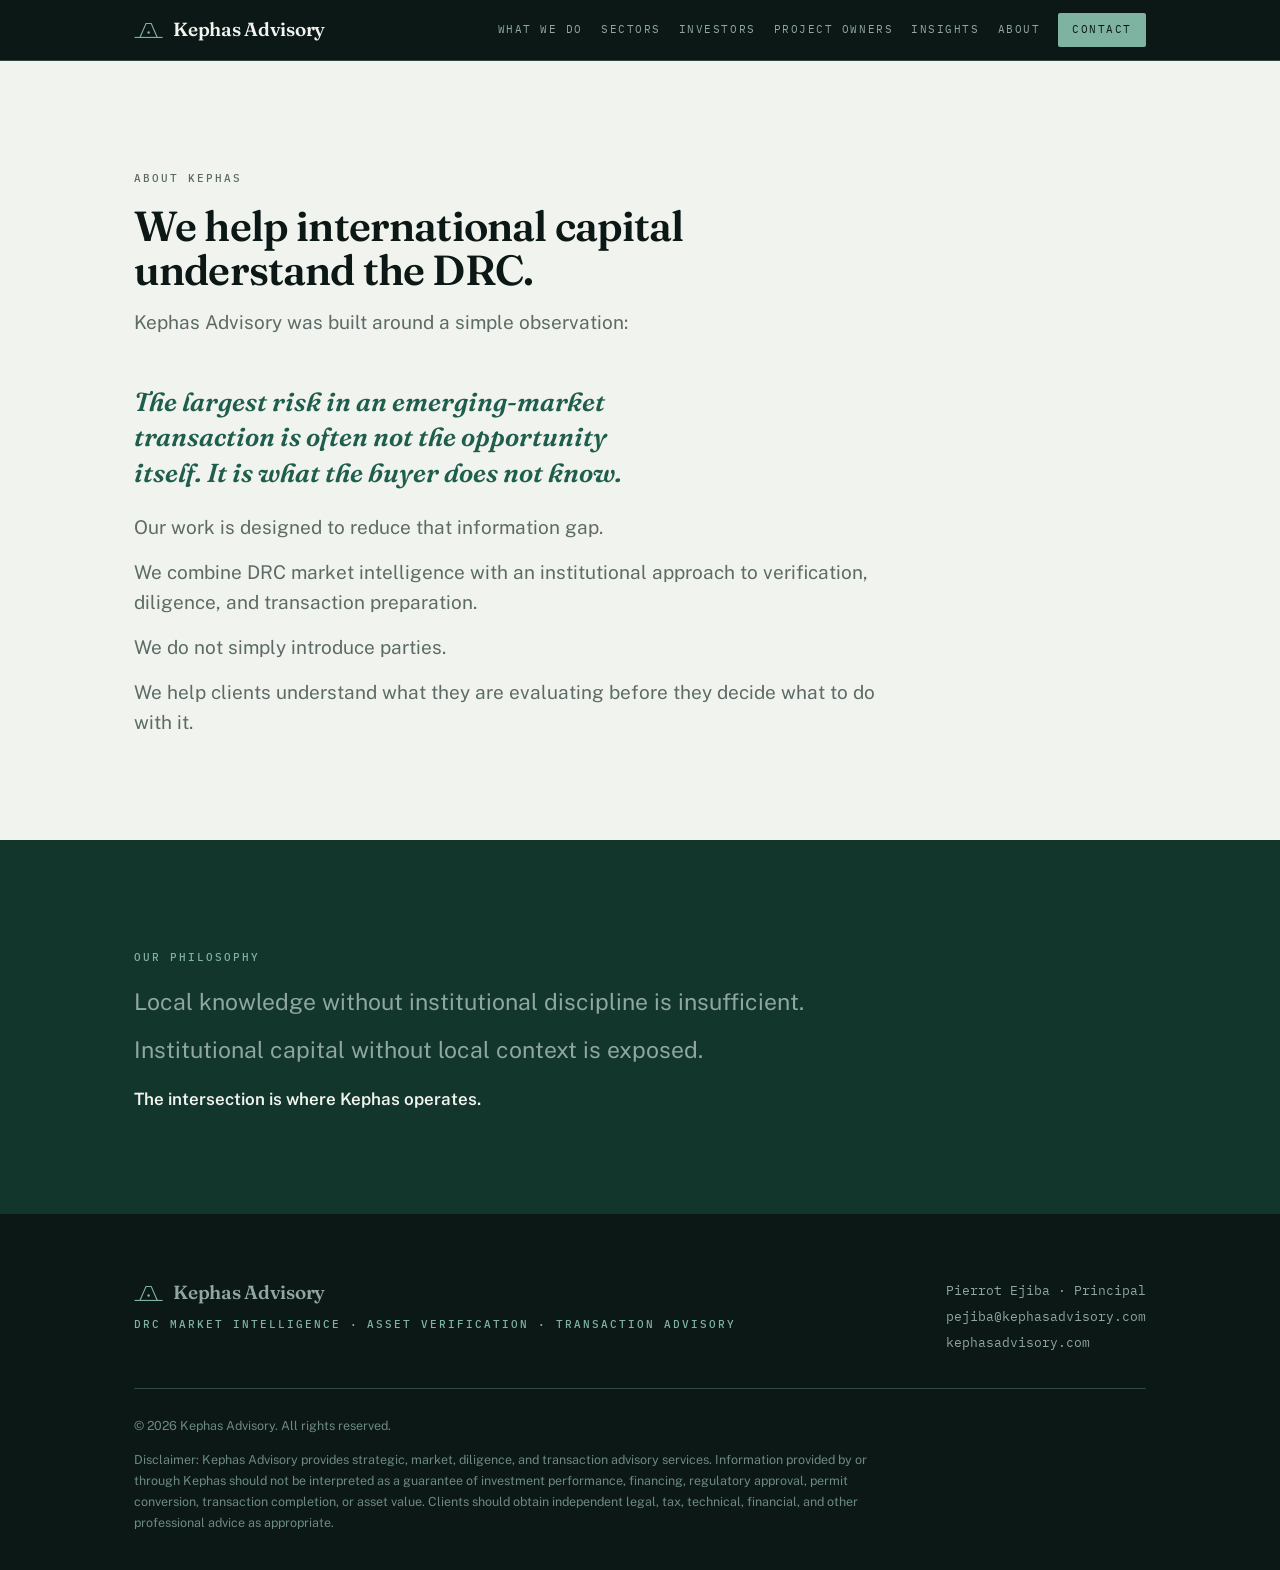
==== about.html @ 8a612b91 "Add About page (Interval 6 of 7) about.html: the firm's founding observation, approach, and "Our Phi" ====
<!DOCTYPE html>
<html lang="en">
<head>
<meta charset="utf-8">
<meta name="viewport" content="width=device-width, initial-scale=1">
<link rel="icon" href="data:image/svg+xml,%3Csvg xmlns='http://www.w3.org/2000/svg' viewBox='-8 -8 178 96'%3E%3Crect x='-8' y='-8' width='178' height='96' fill='%230B1815'/%3E%3Cpath d='M 31 80 L 66 0 L 96 0 L 131 80' fill='none' stroke='%237FB3A1' stroke-width='8'/%3E%3Cline x1='0' y1='80' x2='162' y2='80' stroke='%237FB3A1' stroke-width='8'/%3E%3Ccircle cx='81' cy='52' r='9' fill='%237FB3A1'/%3E%3C/svg%3E">
<title>About — Kephas Advisory</title>
<meta name="description" content="Kephas Advisory combines DRC market intelligence with an institutional approach to verification, diligence, and transaction preparation.">
<link rel="preconnect" href="https://fonts.googleapis.com">
<link rel="preconnect" href="https://fonts.gstatic.com" crossorigin>
<link href="https://fonts.googleapis.com/css2?family=Fraunces:opsz,wght@9..144,400;9..144,600;9..144,700&family=Public+Sans:wght@400;500;600&family=IBM+Plex+Mono:wght@400;500;600&display=swap" rel="stylesheet">
<link rel="stylesheet" href="style.css">
</head>
<body>

<a class="skip" href="#about">Skip to content</a>

<header class="nav">
  <div class="wrap nav-in">
    <a class="mark" href="index.html"><svg class="glyph" viewBox="-3.2 -3.2 168.4 86.4" aria-hidden="true"><path d="M 31 80 L 66 0 L 96 0 L 131 80" fill="none" stroke="currentColor" stroke-width="6.4" stroke-linejoin="miter"/><line x1="0" y1="80" x2="162" y2="80" stroke="currentColor" stroke-width="6.4"/><circle cx="81" cy="52" r="7.2" fill="currentColor"/></svg><b>Kephas Advisory</b></a>
    <nav class="nav-links" aria-label="Primary">
      <a href="index.html#work">What We Do</a>
      <a href="sectors.html">Sectors</a>
      <a href="investors.html">Investors</a>
      <a href="project-owners.html">Project Owners</a>
      <a href="insights.html">Insights</a>
      <a href="about.html">About</a>
      <a class="cta-sm" href="contact.html">Contact</a>
      <details class="nav-menu">
        <summary aria-label="Open navigation menu"><svg viewBox="0 0 24 24" fill="none" stroke="currentColor" stroke-width="2" stroke-linecap="round" aria-hidden="true"><line x1="3" y1="7" x2="21" y2="7"/><line x1="3" y1="12" x2="21" y2="12"/><line x1="3" y1="17" x2="21" y2="17"/></svg></summary>
        <div class="nav-panel">
          <a href="index.html">Home</a>
          <a href="index.html#work">What We Do</a>
          <a href="sectors.html">Sectors</a>
          <a href="investors.html">Investors</a>
          <a href="project-owners.html">Project Owners</a>
          <a href="insights.html">Insights</a>
          <a href="about.html">About</a>
          <a href="contact.html">Contact</a>
        </div>
      </details>
    </nav>
  </div>
</header>

<!-- ABOUT KEPHAS -->
<section id="about">
  <div class="wrap">
    <div class="sec-head">
      <span class="eyebrow">About Kephas</span>
      <h2>We help international capital understand the DRC.</h2>
      <p class="lede">Kephas Advisory was built around a simple observation:</p>
    </div>
    <p class="pull-quote">The largest risk in an emerging-market transaction is often not the opportunity itself. It is what the buyer does not know.</p>
    <p class="lede" style="max-width:62ch;margin-top:22px">Our work is designed to reduce that information gap.</p>
    <p class="lede" style="max-width:62ch;margin-top:16px">We combine DRC market intelligence with an institutional approach to verification, diligence, and transaction preparation.</p>
    <p class="lede" style="max-width:62ch;margin-top:16px">We do not simply introduce parties.</p>
    <p class="lede" style="max-width:62ch;margin-top:16px">We help clients understand what they are evaluating before they decide what to do with it.</p>
  </div>
</section>

<!-- OUR PHILOSOPHY -->
<section class="cta-band">
  <div class="wrap">
    <span class="eyebrow eyebrow-l">Our Philosophy</span>
    <p class="lede lede-l" style="margin-top:16px;font-size:clamp(19px,2vw,23px)">Local knowledge without institutional discipline is insufficient.</p>
    <p class="lede lede-l" style="margin-top:12px;font-size:clamp(19px,2vw,23px)">Institutional capital without local context is exposed.</p>
    <p class="lede lede-l" style="margin-top:18px;font-weight:600;color:var(--paper)">The intersection is where Kephas operates.</p>
  </div>
</section>

<footer>
  <div class="wrap">
    <div class="foot-grid">
      <div>
        <a class="mark" href="index.html"><svg class="glyph" viewBox="-3.2 -3.2 168.4 86.4" aria-hidden="true"><path d="M 31 80 L 66 0 L 96 0 L 131 80" fill="none" stroke="currentColor" stroke-width="6.4" stroke-linejoin="miter"/><line x1="0" y1="80" x2="162" y2="80" stroke="currentColor" stroke-width="6.4"/><circle cx="81" cy="52" r="7.2" fill="currentColor"/></svg><b>Kephas Advisory</b></a>
        <p class="eyebrow eyebrow-l" style="margin-top:8px">DRC Market Intelligence &middot; Asset Verification &middot; Transaction Advisory</p>
      </div>
      <div class="foot-contact">
        Pierrot Ejiba · Principal<br>
        <a href="mailto:pejiba@kephasadvisory.com">pejiba@kephasadvisory.com</a><br>
        kephasadvisory.com
      </div>
    </div>
    <div class="legal">
      <p>© <span id="yr">2026</span> Kephas Advisory. All rights reserved.</p>
      <p>Disclaimer: Kephas Advisory provides strategic, market, diligence, and transaction advisory services. Information provided by or through Kephas should not be interpreted as a guarantee of investment performance, financing, regulatory approval, permit conversion, transaction completion, or asset value. Clients should obtain independent legal, tax, technical, financial, and other professional advice as appropriate.</p>
    </div>
  </div>
</footer>

<script>document.getElementById('yr').textContent=new Date().getFullYear();</script>
</body>
</html>
---- style.css ----
:root{
  --ink:#0B1815;
  --malachite:#1F5D4C;
  --malachite-deep:#12352C;
  --azurite:#1B3A6B;
  --patina:#7FB3A1;
  --paper:#F1F3EF;
  --paper-2:#E4E8E2;
  --rule:#C6CEC6;
  --rule-dark:#2E4A42;
  --flag:#A8452F;
  --muted:#5C6B65;
  --muted-dark:#8FA79E;

  --display:"Fraunces",Georgia,serif;
  --body:"Public Sans",system-ui,-apple-system,sans-serif;
  --mono:"IBM Plex Mono",ui-monospace,monospace;

  --pad:clamp(20px,5vw,72px);
}

*{box-sizing:border-box;margin:0;padding:0}
html{scroll-behavior:smooth}
body{
  background:var(--paper);
  color:var(--ink);
  font-family:var(--body);
  font-size:17px;
  line-height:1.55;
  -webkit-font-smoothing:antialiased;
}
a{color:inherit}

.wrap{max-width:1140px;margin:0 auto;padding-left:var(--pad);padding-right:var(--pad)}

.eyebrow{
  font-family:var(--mono);
  font-size:11px;
  letter-spacing:.18em;
  text-transform:uppercase;
  font-weight:500;
  color:var(--muted);
}
.eyebrow-l{color:var(--patina)}

h1,h2,h3{font-family:var(--display);font-variation-settings:"SOFT" 0,"WONK" 0;font-weight:600;letter-spacing:-.02em;line-height:1.05}
h1{font-size:clamp(38px,6.2vw,72px)}
h2{font-size:clamp(28px,3.8vw,42px)}
h3{font-size:clamp(19px,2vw,23px);line-height:1.25}

.lede{font-size:clamp(17px,1.5vw,19px);line-height:1.55;color:var(--muted)}
.lede-l{color:var(--muted-dark)}

/* campaign line — secondary line under the hero headline */
.campaign-line{
  font-family:var(--display);
  font-style:italic;
  font-weight:600;
  font-size:clamp(16px,1.6vw,19px);
  color:var(--patina);
  margin:2px 0 18px;
}

/* pull-quote — an emphasized standalone line on a light background */
.pull-quote{
  font-family:var(--display);
  font-style:italic;
  font-weight:600;
  font-size:clamp(20px,2.2vw,26px);
  line-height:1.35;
  color:var(--malachite);
  max-width:32ch;
}

/* fine print — inline compliance notes under a list or section */
.fine-print{font-size:13px;line-height:1.6;color:var(--muted);margin-top:14px}
.fine-print-l{color:var(--muted-dark)}

/* tag — small labeled pill for a region or keyword */
.tag{
  display:inline-block;font-family:var(--mono);font-size:11px;letter-spacing:.12em;
  text-transform:uppercase;color:var(--malachite);border:1px solid var(--malachite);
  border-radius:2px;padding:6px 12px;margin:0 8px 8px 0;
}

/* dotlist — unordered list, non-sequential items */
.dotlist{list-style:none}
.dotlist li{
  position:relative;padding-left:22px;margin-bottom:12px;
  font-size:16px;line-height:1.55;color:var(--muted);
}
.dotlist li::before{
  content:"";position:absolute;left:0;top:.6em;
  width:6px;height:6px;background:var(--malachite);
}
.dotlist-l li{color:var(--muted-dark)}
.dotlist-l li::before{background:var(--patina)}

/* ---------- skip link ---------- */
.skip{
  position:absolute;left:-9999px;top:0;z-index:100;
  background:var(--patina);color:var(--ink);font-family:var(--mono);font-size:12px;
  padding:10px 16px;border-radius:0 0 3px 0;text-decoration:none;
}
.skip:focus{left:0}

/* ---------- nav ---------- */
header.nav{
  position:sticky;top:0;z-index:60;
  background:var(--ink);
  border-bottom:1px solid var(--rule-dark);
}
.nav-in{display:flex;align-items:center;justify-content:space-between;height:60px}
.mark{display:flex;align-items:baseline;gap:9px;color:var(--paper);text-decoration:none}
.glyph{height:15px;width:auto;color:var(--patina);align-self:center;margin-right:1px;overflow:visible}
.mark b{font-family:var(--display);font-weight:600;font-size:19px;letter-spacing:-.015em;white-space:nowrap}
.nav-links{display:flex;gap:18px;align-items:center}
.nav-links > a{
  font-family:var(--mono);font-size:11px;letter-spacing:.14em;text-transform:uppercase;
  color:var(--muted-dark);text-decoration:none;padding:6px 0;border-bottom:1px solid transparent;
}
.nav-links > a:hover{color:var(--paper);border-bottom-color:var(--patina)}
.nav-links a.cta-sm{color:var(--ink);background:var(--patina);border:0;padding:8px 14px;border-radius:2px}
.nav-links a.cta-sm:hover{background:var(--paper)}

/* mobile menu — native <details>, no JavaScript */
.nav-menu{position:relative;display:none}
.nav-menu > summary{
  list-style:none;cursor:pointer;
  display:flex;align-items:center;justify-content:center;
  width:40px;height:34px;border:1px solid var(--rule-dark);border-radius:2px;color:var(--paper);
}
.nav-menu > summary::-webkit-details-marker{display:none}
.nav-menu > summary:hover{border-color:var(--patina);color:var(--patina)}
.nav-menu > summary svg{width:18px;height:18px;display:block}
.nav-menu[open] > summary{border-color:var(--patina);color:var(--patina)}
.nav-panel{
  position:absolute;right:0;top:calc(100% + 12px);
  min-width:220px;display:flex;flex-direction:column;padding:6px;
  background:var(--ink);border:1px solid var(--rule-dark);border-radius:3px;
  box-shadow:0 14px 34px rgba(0,0,0,.45);
}
.nav-panel a{
  font-family:var(--mono);font-size:12px;letter-spacing:.12em;text-transform:uppercase;
  color:var(--muted-dark);text-decoration:none;padding:12px 12px;border-radius:2px;
}
.nav-panel a:hover{color:var(--paper);background:rgba(127,179,161,.10)}
@media(max-width:1180px){
  .nav-links > a:not(.cta-sm){display:none}
  .nav-menu{display:block}
}

/* ---------- hero ---------- */
.hero{
  background:
    radial-gradient(120% 90% at 82% 8%, rgba(27,58,107,.55) 0%, rgba(11,24,21,0) 62%),
    linear-gradient(178deg, var(--malachite-deep) 0%, var(--ink) 68%);
  color:var(--paper);
  padding:clamp(64px,10vw,120px) 0 clamp(64px,9vw,110px);
  border-bottom:1px solid var(--rule-dark);
}
.hero-grid{display:grid;grid-template-columns:1.05fr .95fr;gap:clamp(32px,5vw,72px);align-items:center}
@media(max-width:900px){.hero-grid{grid-template-columns:1fr;gap:44px}}
.hero h1{color:var(--paper);margin:20px 0 10px;max-width:17ch}
.hero h1 em{font-style:normal;color:var(--patina)}
.hero .lede{max-width:44ch}
.hero-actions{display:flex;flex-wrap:wrap;gap:12px;margin-top:34px}
.btn{
  font-family:var(--body);font-size:15px;font-weight:600;
  padding:14px 24px;border-radius:2px;text-decoration:none;display:inline-block;
  transition:background .18s ease,color .18s ease,border-color .18s ease;
}
.btn-primary{background:var(--patina);color:var(--ink);border:1px solid var(--patina)}
.btn-primary:hover{background:var(--paper);border-color:var(--paper)}
.btn-ghost{background:transparent;color:var(--paper);border:1px solid var(--rule-dark)}
.btn-ghost:hover{border-color:var(--patina);color:var(--patina)}

/* ---------- signature: the record ---------- */
.record{
  background:rgba(241,243,239,.035);
  border:1px solid var(--rule-dark);
  border-radius:3px;
  font-family:var(--mono);
  font-size:13px;
  overflow:hidden;
}
.record-head{
  display:flex;justify-content:space-between;align-items:center;gap:14px;
  padding:11px 16px;border-bottom:1px solid var(--rule-dark);
  background:rgba(0,0,0,.22);
}
.record-head .t{font-size:10px;letter-spacing:.18em;text-transform:uppercase;color:var(--muted-dark)}
.row{
  display:grid;grid-template-columns:118px 1fr;gap:14px;
  padding:11px 16px;border-bottom:1px solid rgba(46,74,66,.55);
  opacity:0;transform:translateY(5px);
  animation:in .5s cubic-bezier(.2,.7,.3,1) forwards;
}
.row:last-child{border-bottom:0}
.row .k{color:var(--muted-dark);font-size:10px;letter-spacing:.14em;text-transform:uppercase;padding-top:2px}
.row .v{color:var(--paper);word-break:break-word}
.row:nth-child(1){animation-delay:.18s}
.row:nth-child(2){animation-delay:.32s}
.row:nth-child(3){animation-delay:.46s}
.row:nth-child(4){animation-delay:.60s}
.row:nth-child(5){animation-delay:.74s}
@keyframes in{to{opacity:1;transform:none}}

.tok{
  display:inline-block;font-family:var(--mono);font-size:10px;font-weight:600;
  letter-spacing:.14em;text-transform:uppercase;padding:3px 8px;border-radius:2px;border:1px solid;
}
.tok-ok{color:var(--patina);border-color:rgba(127,179,161,.5);background:rgba(127,179,161,.09)}
.tok-flag{color:#E8907B;border-color:rgba(168,69,47,.6);background:rgba(168,69,47,.14)}
.tok-open{color:var(--muted-dark);border-color:var(--rule-dark)}

/* ---------- sections ---------- */
section{padding:clamp(60px,8vw,104px) 0}
.sec-head{max-width:62ch;margin-bottom:clamp(32px,4vw,48px)}
.sec-head h2{margin:14px 0 16px}

.paper-2{background:var(--paper-2)}
.mint{background:#E3EEE8}

/* panel — a bordered, tinted box framing a block of content */
.panel{
  background:#E3EEE8;
  border:1.5px solid var(--malachite);
  border-radius:6px;
  padding:clamp(28px,4vw,48px);
}

/* two-column text/list layout */
.split{display:grid;grid-template-columns:.9fr 1.1fr;gap:clamp(28px,5vw,64px);align-items:start}
@media(max-width:860px){.split{grid-template-columns:1fr}}
.split h2{margin:14px 0 18px}
.split .lede + .lede{margin-top:16px}
.plain{list-style:none;border-top:1px solid var(--rule)}
.plain li{border-bottom:1px solid var(--rule);padding:16px 0;display:grid;grid-template-columns:26px 1fr;gap:12px;font-size:16px;line-height:1.5}
.plain .m{font-family:var(--mono);font-size:12px;font-weight:600;color:var(--malachite);padding-top:3px}
.plain b{font-weight:600}

/* pillar / deliverable cards */
.decks{display:grid;grid-template-columns:repeat(3,1fr);gap:14px}
.decks.cols-2{grid-template-columns:repeat(2,1fr)}
@media(max-width:900px){.decks,.decks.cols-2{grid-template-columns:1fr}}
.deck{
  background:#fff;border:1.5px solid var(--malachite);border-radius:3px;
  padding:clamp(22px,2.6vw,30px);
  display:flex;flex-direction:column;gap:12px;
  box-shadow:0 1px 0 rgba(31,93,76,.05);
  transition:border-color .2s ease,transform .2s ease,box-shadow .2s ease;
}
.deck:hover{border-color:var(--malachite-deep);transform:translateY(-2px);box-shadow:0 10px 24px rgba(18,53,44,.14)}
.deck .tier{font-family:var(--mono);font-size:10px;letter-spacing:.16em;text-transform:uppercase;color:var(--muted)}
.deck h3{margin-top:-2px}
.deck p{font-size:15.5px;color:var(--muted);line-height:1.55}
.deck ul{list-style:none;margin:0}
.deck ul li{position:relative;padding-left:18px;margin-bottom:7px;font-size:14.5px;color:var(--muted);line-height:1.5}
.deck ul li::before{content:"";position:absolute;left:0;top:.6em;width:5px;height:5px;background:var(--malachite)}

/* how we work strip */
.strip{background:var(--ink);color:var(--paper)}
.strip h2{color:var(--paper)}
.strip .lede{color:var(--muted-dark)}
.threes{display:grid;grid-template-columns:repeat(3,1fr);gap:clamp(20px,3vw,40px);margin-top:clamp(28px,4vw,44px)}
@media(max-width:860px){.threes{grid-template-columns:1fr}}
.three{border-top:2px solid var(--rule-dark);padding-top:18px}
.three .m{font-family:var(--mono);font-size:12px;font-weight:600;color:var(--patina);display:block;margin-bottom:6px}
.three h3{color:var(--paper);margin-bottom:10px}
.three p{font-size:15.5px;color:var(--muted-dark);line-height:1.55}

/* topic index — light-background sibling of .three, for editorial/catalog lists */
.topics{display:grid;grid-template-columns:repeat(3,1fr);gap:clamp(24px,3vw,40px);margin-top:clamp(28px,4vw,44px)}
@media(max-width:860px){.topics{grid-template-columns:1fr}}
.topic{border-top:2px solid var(--malachite);padding-top:18px}
.topic h3{margin-bottom:8px}
.topic p{font-size:15.5px;color:var(--muted);line-height:1.55}

/* cta / closing band */
.cta-band{background:var(--malachite-deep);color:var(--paper)}
.cta-band h2{color:var(--paper);max-width:20ch;margin:14px 0 18px}
.cta-band p{color:var(--muted-dark);max-width:52ch;font-size:17px}

/* footer */
footer{background:var(--ink);color:var(--muted-dark);padding:clamp(44px,6vw,64px) 0 36px;font-size:14px}
.foot-grid{display:flex;justify-content:space-between;gap:clamp(24px,4vw,48px);flex-wrap:wrap;padding-bottom:32px;border-bottom:1px solid var(--rule-dark)}
.foot-grid a{color:var(--muted-dark);text-decoration:none}
.foot-grid a:hover{color:var(--paper)}
.foot-contact{font-family:var(--mono);font-size:13px;line-height:2}
.legal{padding-top:26px;font-size:12.5px;line-height:1.7;color:#6C8A80;max-width:96ch}
.legal p+p{margin-top:12px}
.legal mark{background:rgba(168,69,47,.18);color:#E8907B;padding:1px 4px;border-radius:2px}

:focus-visible{outline:2px solid var(--patina);outline-offset:3px}
@media(prefers-reduced-motion:reduce){
  *{animation:none!important;transition:none!important}
  .row{opacity:1;transform:none}
  html{scroll-behavior:auto}
}
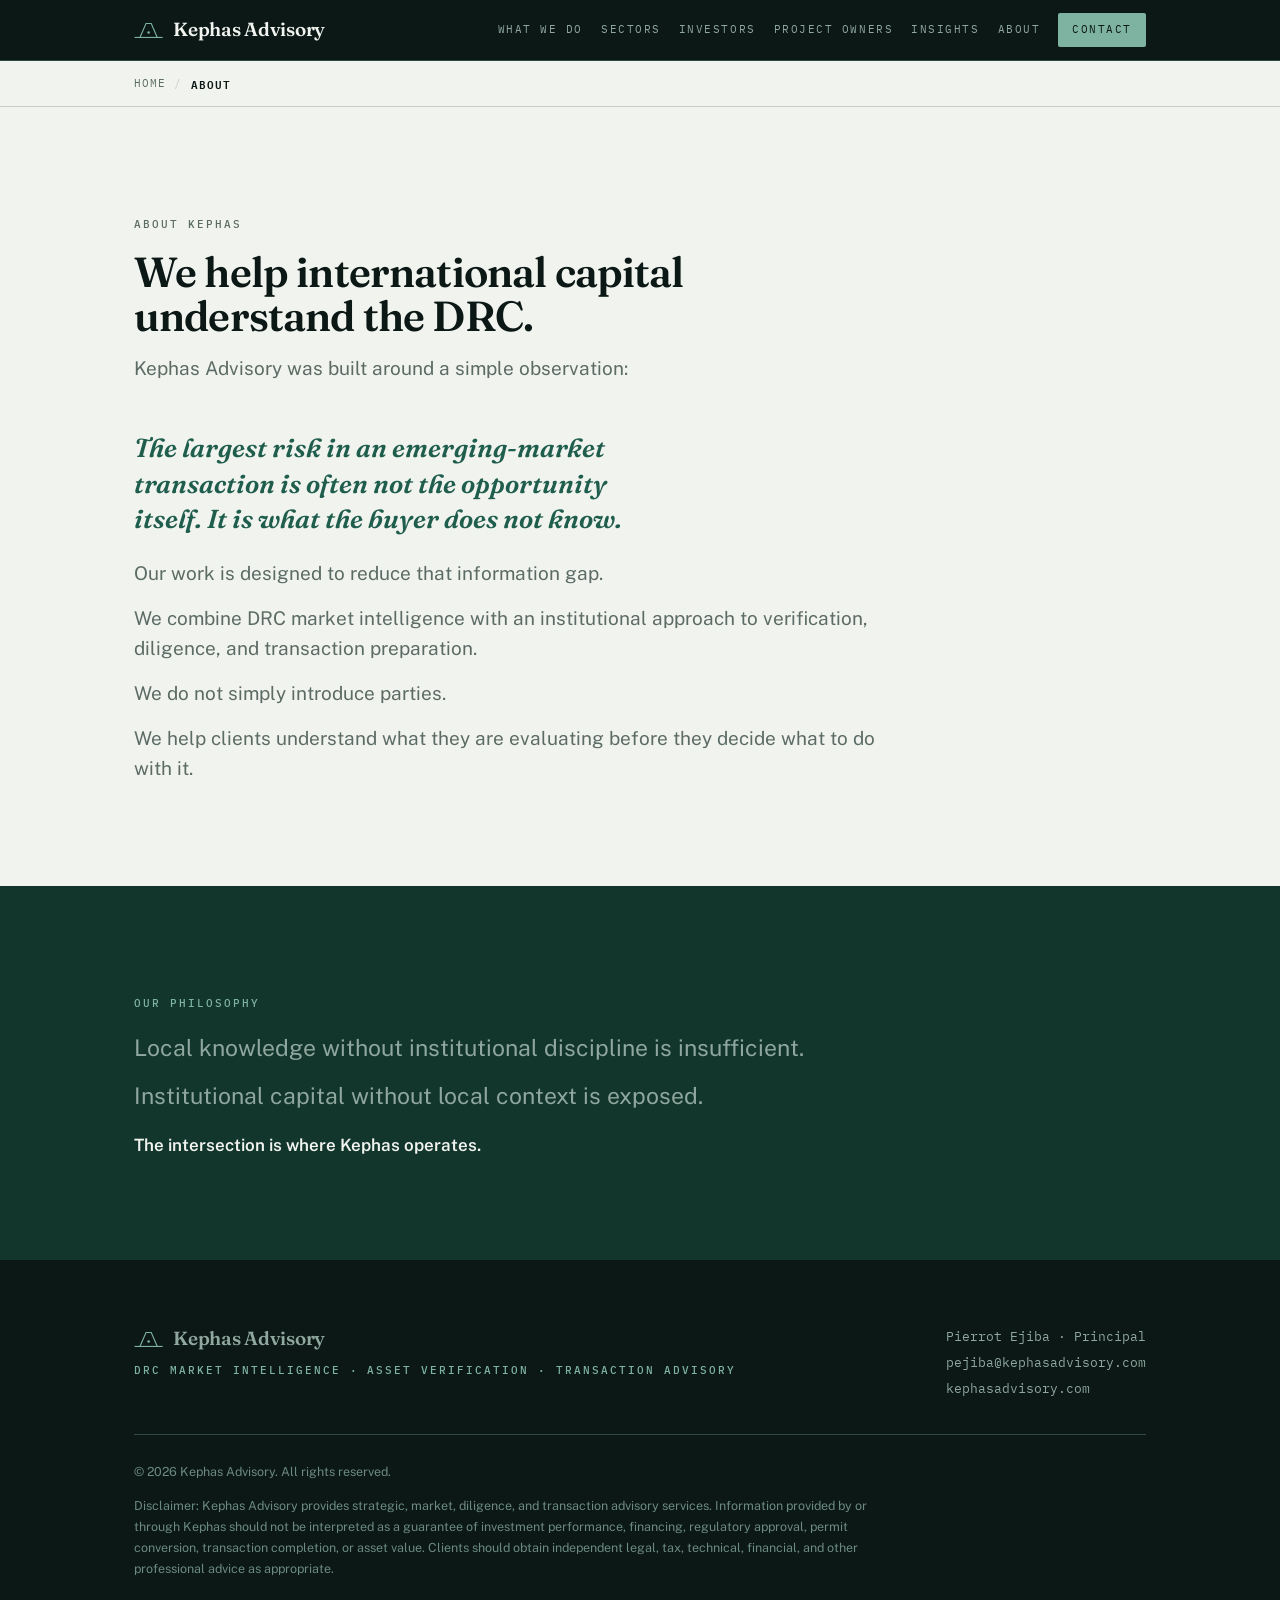
==== commit b7e23ca3: "Add technical SEO foundation: metadata, structured data, sitemap, 404 (Phase 2 of SEO/IA brief) Per " ====
--- a/about.html
+++ b/about.html
@@ -4,12 +4,57 @@
 <meta charset="utf-8">
 <meta name="viewport" content="width=device-width, initial-scale=1">
 <link rel="icon" href="data:image/svg+xml,%3Csvg xmlns='http://www.w3.org/2000/svg' viewBox='-8 -8 178 96'%3E%3Crect x='-8' y='-8' width='178' height='96' fill='%230B1815'/%3E%3Cpath d='M 31 80 L 66 0 L 96 0 L 131 80' fill='none' stroke='%237FB3A1' stroke-width='8'/%3E%3Cline x1='0' y1='80' x2='162' y2='80' stroke='%237FB3A1' stroke-width='8'/%3E%3Ccircle cx='81' cy='52' r='9' fill='%237FB3A1'/%3E%3C/svg%3E">
-<title>About — Kephas Advisory</title>
+<title>About Kephas Advisory | DRC Mining Transaction Advisory</title>
 <meta name="description" content="Kephas Advisory combines DRC market intelligence with an institutional approach to verification, diligence, and transaction preparation.">
+<link rel="canonical" href="https://kephasadvisory.com/about.html">
+<meta name="robots" content="index, follow">
+<meta property="og:type" content="website">
+<meta property="og:site_name" content="Kephas Advisory">
+<meta property="og:title" content="About Kephas Advisory | DRC Mining Transaction Advisory">
+<meta property="og:description" content="Kephas Advisory combines DRC market intelligence with an institutional approach to verification, diligence, and transaction preparation.">
+<meta property="og:url" content="https://kephasadvisory.com/about.html">
+<meta property="og:image" content="https://kephasadvisory.com/og-image.png">
+<meta property="og:image:width" content="1200">
+<meta property="og:image:height" content="630">
+<meta name="twitter:card" content="summary_large_image">
+<meta name="twitter:title" content="About Kephas Advisory | DRC Mining Transaction Advisory">
+<meta name="twitter:description" content="Kephas Advisory combines DRC market intelligence with an institutional approach to verification, diligence, and transaction preparation.">
+<meta name="twitter:image" content="https://kephasadvisory.com/og-image.png">
 <link rel="preconnect" href="https://fonts.googleapis.com">
 <link rel="preconnect" href="https://fonts.gstatic.com" crossorigin>
 <link href="https://fonts.googleapis.com/css2?family=Fraunces:opsz,wght@9..144,400;9..144,600;9..144,700&family=Public+Sans:wght@400;500;600&family=IBM+Plex+Mono:wght@400;500;600&display=swap" rel="stylesheet">
 <link rel="stylesheet" href="style.css">
+<script type="application/ld+json">
+{
+  "@context": "https://schema.org",
+  "@type": "Organization",
+  "name": "Kephas Advisory",
+  "url": "https://kephasadvisory.com/",
+  "logo": "https://kephasadvisory.com/kephas-logo.png",
+  "description": "Kephas Advisory provides transaction-readiness advisory, asset verification, and due diligence support for mining opportunities in the Democratic Republic of Congo.",
+  "email": "mailto:pejiba@kephasadvisory.com"
+}
+</script>
+<script type="application/ld+json">
+{
+  "@context": "https://schema.org",
+  "@type": "BreadcrumbList",
+  "itemListElement": [
+    {
+      "@type": "ListItem",
+      "position": 1,
+      "name": "Home",
+      "item": "https://kephasadvisory.com/"
+    },
+    {
+      "@type": "ListItem",
+      "position": 2,
+      "name": "About",
+      "item": "https://kephasadvisory.com/about.html"
+    }
+  ]
+}
+</script>
 </head>
 <body>
 
@@ -43,12 +88,21 @@
   </div>
 </header>
 
+<nav class="breadcrumb" aria-label="Breadcrumb">
+  <div class="wrap">
+    <ol>
+      <li><a href="index.html">Home</a></li>
+      <li aria-current="page">About</li>
+    </ol>
+  </div>
+</nav>
+
 <!-- ABOUT KEPHAS -->
 <section id="about">
   <div class="wrap">
     <div class="sec-head">
       <span class="eyebrow">About Kephas</span>
-      <h2>We help international capital understand the DRC.</h2>
+      <h1>We help international capital understand the DRC.</h1>
       <p class="lede">Kephas Advisory was built around a simple observation:</p>
     </div>
     <p class="pull-quote">The largest risk in an emerging-market transaction is often not the opportunity itself. It is what the buyer does not know.</p>
--- a/style.css
+++ b/style.css
@@ -95,6 +95,8 @@
 }
 .dotlist-l li{color:var(--muted-dark)}
 .dotlist-l li::before{background:var(--patina)}
+.dotlist a{color:var(--malachite);font-weight:600;text-decoration:underline;text-decoration-color:var(--rule)}
+.dotlist a:hover{text-decoration-color:var(--malachite)}
 
 /* ---------- skip link ---------- */
 .skip{
@@ -217,7 +219,8 @@
 /* ---------- sections ---------- */
 section{padding:clamp(60px,8vw,104px) 0}
 .sec-head{max-width:62ch;margin-bottom:clamp(32px,4vw,48px)}
-.sec-head h2{margin:14px 0 16px}
+.sec-head h1,.sec-head h2{margin:14px 0 16px}
+.sec-head h1{font-size:clamp(28px,3.8vw,42px)}
 
 .paper-2{background:var(--paper-2)}
 .mint{background:#E3EEE8}
@@ -233,7 +236,8 @@
 /* two-column text/list layout */
 .split{display:grid;grid-template-columns:.9fr 1.1fr;gap:clamp(28px,5vw,64px);align-items:start}
 @media(max-width:860px){.split{grid-template-columns:1fr}}
-.split h2{margin:14px 0 18px}
+.split h1,.split h2{margin:14px 0 18px}
+.split h1{font-size:clamp(28px,3.8vw,42px)}
 .split .lede + .lede{margin-top:16px}
 .plain{list-style:none;border-top:1px solid var(--rule)}
 .plain li{border-bottom:1px solid var(--rule);padding:16px 0;display:grid;grid-template-columns:26px 1fr;gap:12px;font-size:16px;line-height:1.5}
@@ -282,6 +286,19 @@
 .cta-band h2{color:var(--paper);max-width:20ch;margin:14px 0 18px}
 .cta-band p{color:var(--muted-dark);max-width:52ch;font-size:17px}
 
+/* breadcrumbs */
+.breadcrumb{background:var(--paper);border-bottom:1px solid var(--rule);padding:14px 0}
+.breadcrumb ol{list-style:none;display:flex;flex-wrap:wrap}
+.breadcrumb li{
+  display:flex;align-items:center;
+  font-family:var(--mono);font-size:11px;letter-spacing:.1em;text-transform:uppercase;
+  color:var(--muted);
+}
+.breadcrumb li:not(:last-child)::after{content:"/";color:var(--rule);margin:0 8px}
+.breadcrumb a{color:var(--muted);text-decoration:none}
+.breadcrumb a:hover{color:var(--malachite)}
+.breadcrumb li[aria-current="page"]{color:var(--ink);font-weight:600}
+
 /* footer */
 footer{background:var(--ink);color:var(--muted-dark);padding:clamp(44px,6vw,64px) 0 36px;font-size:14px}
 .foot-grid{display:flex;justify-content:space-between;gap:clamp(24px,4vw,48px);flex-wrap:wrap;padding-bottom:32px;border-bottom:1px solid var(--rule-dark)}
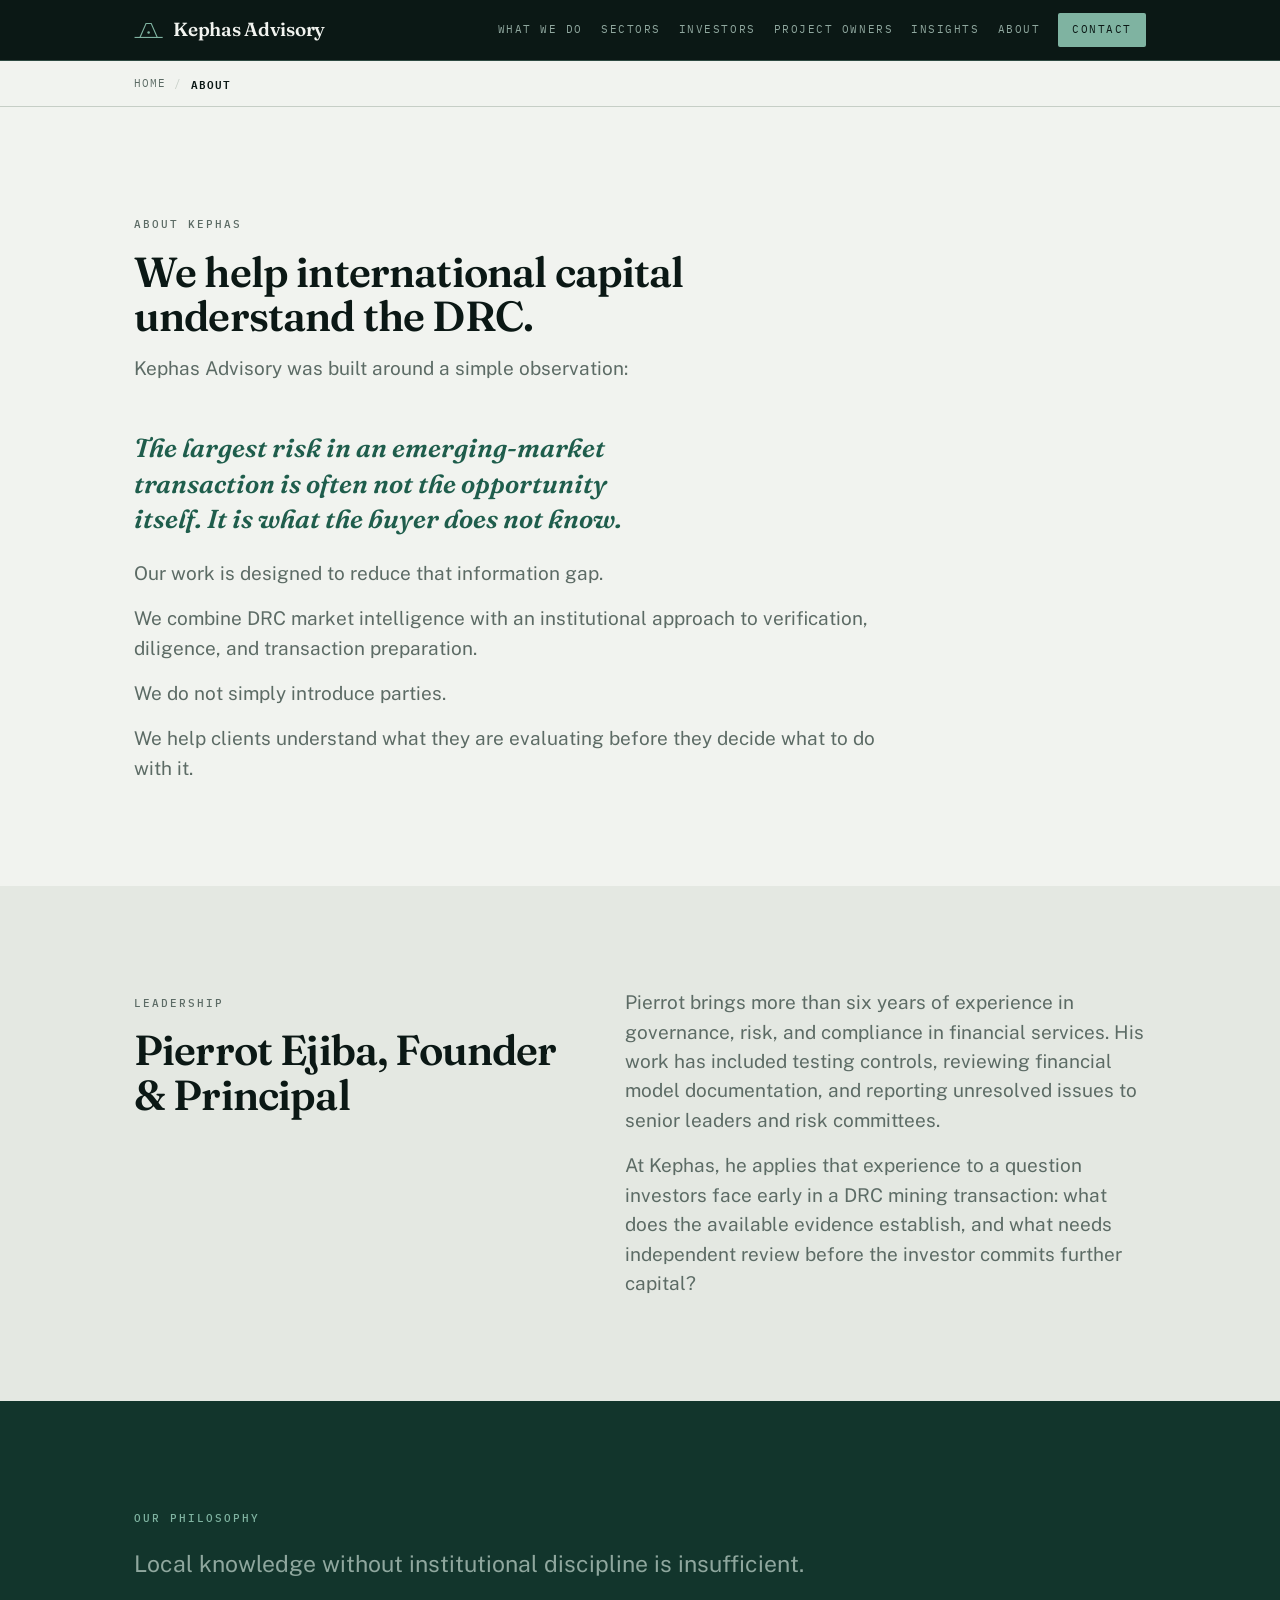
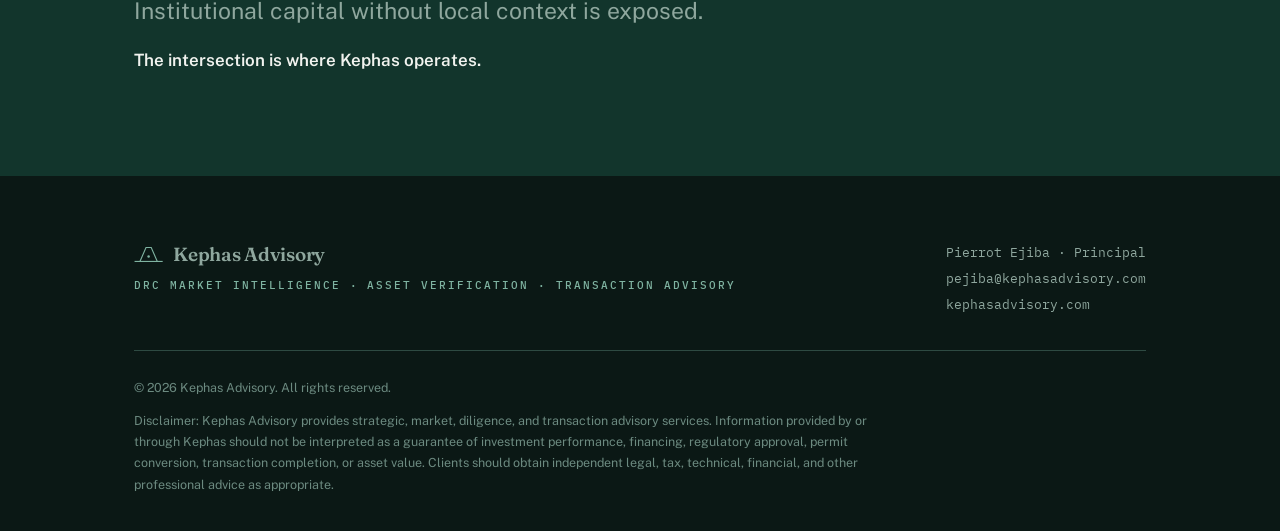
==== commit c82cf708: "Add founder section to About; revise Investors for institutional readers About: new Leadership secti" ====
--- a/about.html
+++ b/about.html
@@ -113,6 +113,22 @@
   </div>
 </section>
 
+<!-- LEADERSHIP -->
+<section class="paper-2">
+  <div class="wrap">
+    <div class="split">
+      <div>
+        <span class="eyebrow">Leadership</span>
+        <h2>Pierrot Ejiba, Founder &amp; Principal</h2>
+      </div>
+      <div>
+        <p class="lede">Pierrot brings more than six years of experience in governance, risk, and compliance in financial services. His work has included testing controls, reviewing financial model documentation, and reporting unresolved issues to senior leaders and risk committees.</p>
+        <p class="lede" style="margin-top:16px">At Kephas, he applies that experience to a question investors face early in a DRC mining transaction: what does the available evidence establish, and what needs independent review before the investor commits further capital?</p>
+      </div>
+    </div>
+  </div>
+</section>
+
 <!-- OUR PHILOSOPHY -->
 <section class="cta-band">
   <div class="wrap">
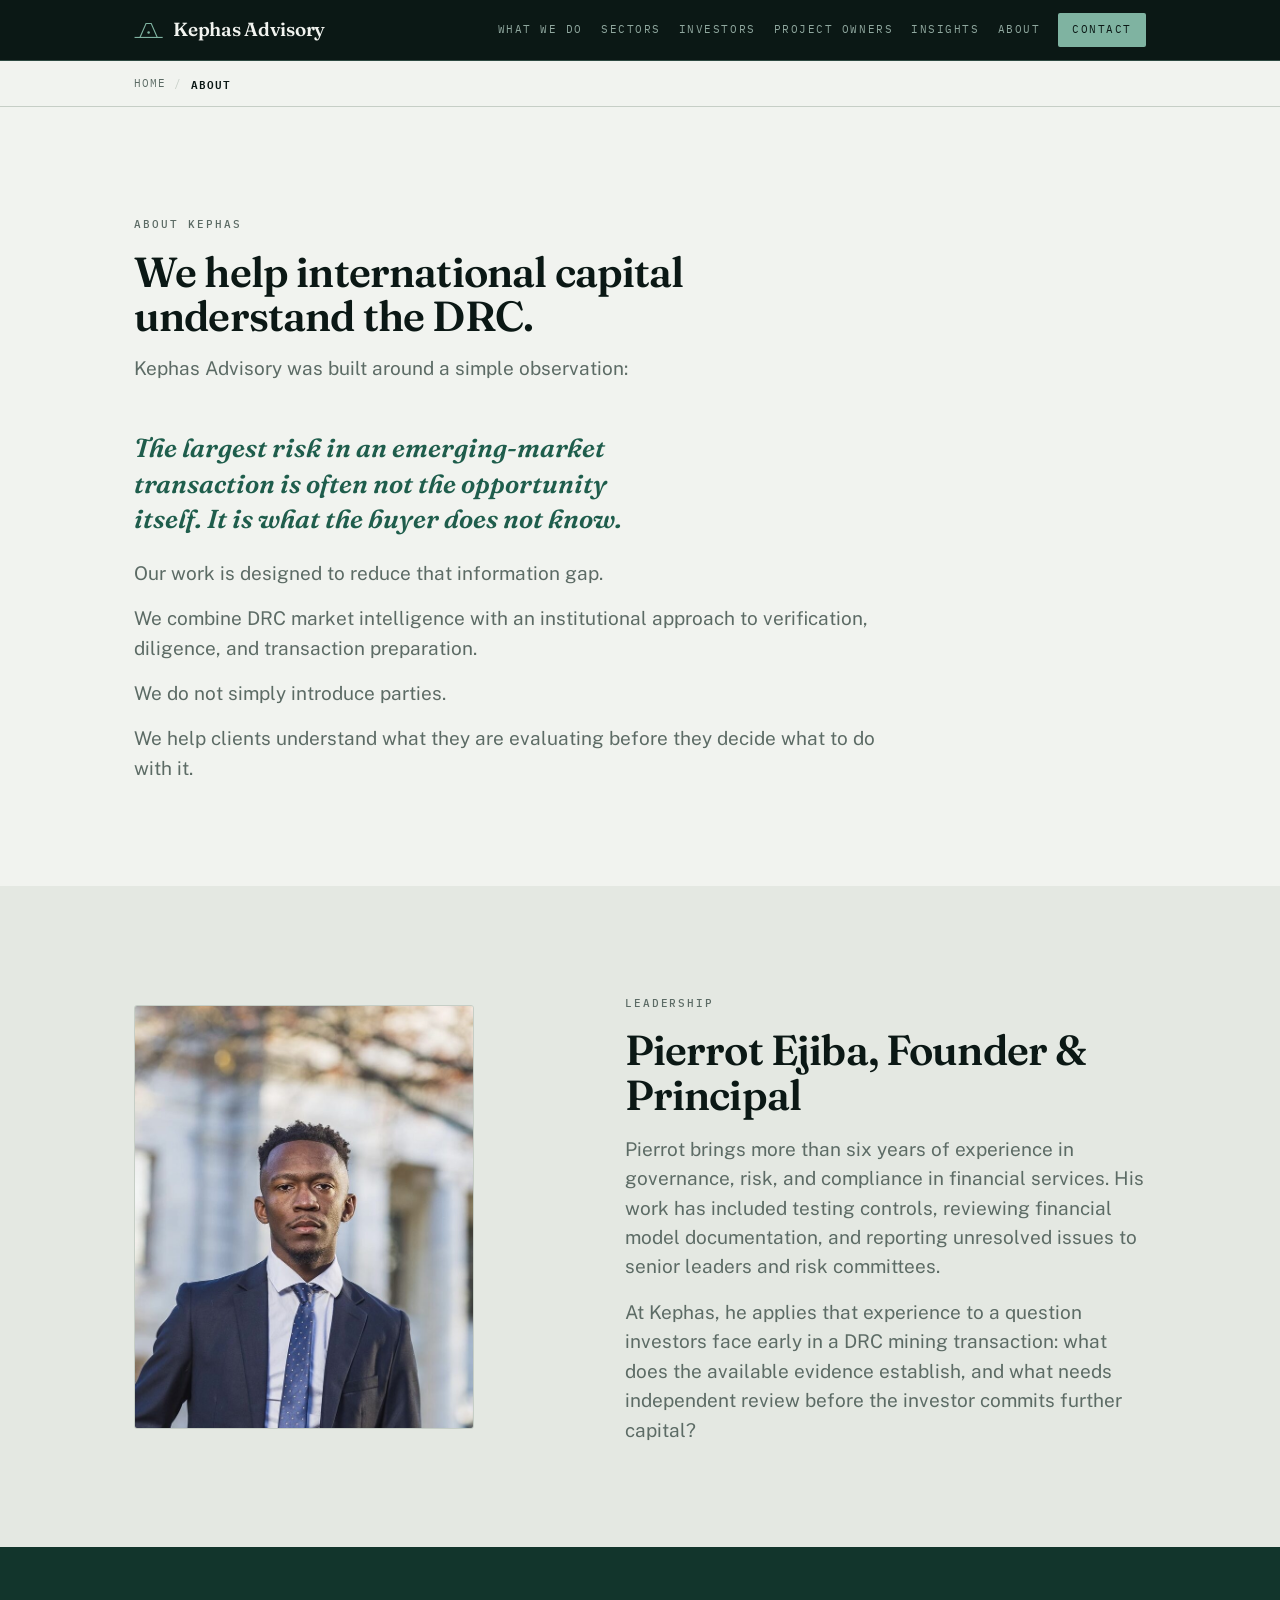
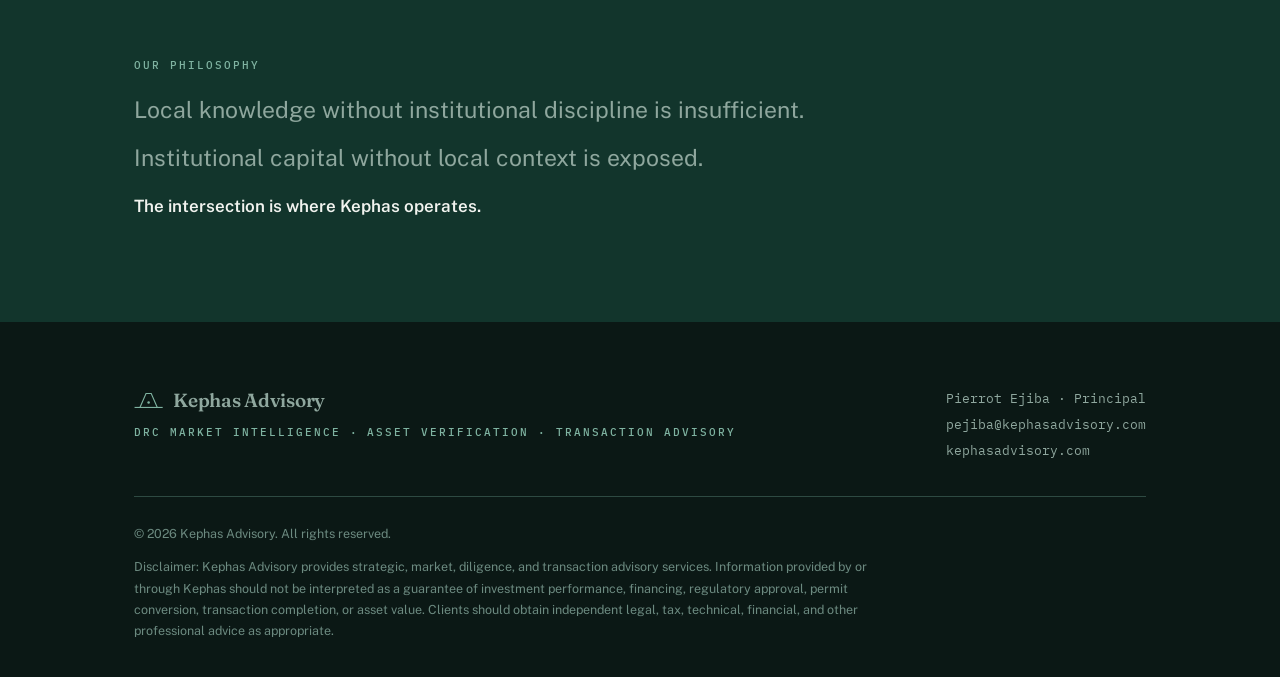
==== commit a2379b8e: "Add founder photo to About Leadership section Photo on the left, heading and bio on the right; stack" ====
--- a/about.html
+++ b/about.html
@@ -116,12 +116,13 @@
 <!-- LEADERSHIP -->
 <section class="paper-2">
   <div class="wrap">
-    <div class="split">
+    <div class="split" style="align-items:center">
+      <div>
+        <img src="pierrot-ejiba.jpg" width="360" height="450" alt="Pierrot Ejiba, Founder and Principal of Kephas Advisory" loading="lazy" style="display:block;width:100%;max-width:340px;height:auto;border:1px solid var(--rule);border-radius:3px">
+      </div>
       <div>
         <span class="eyebrow">Leadership</span>
         <h2>Pierrot Ejiba, Founder &amp; Principal</h2>
-      </div>
-      <div>
         <p class="lede">Pierrot brings more than six years of experience in governance, risk, and compliance in financial services. His work has included testing controls, reviewing financial model documentation, and reporting unresolved issues to senior leaders and risk committees.</p>
         <p class="lede" style="margin-top:16px">At Kephas, he applies that experience to a question investors face early in a DRC mining transaction: what does the available evidence establish, and what needs independent review before the investor commits further capital?</p>
       </div>
